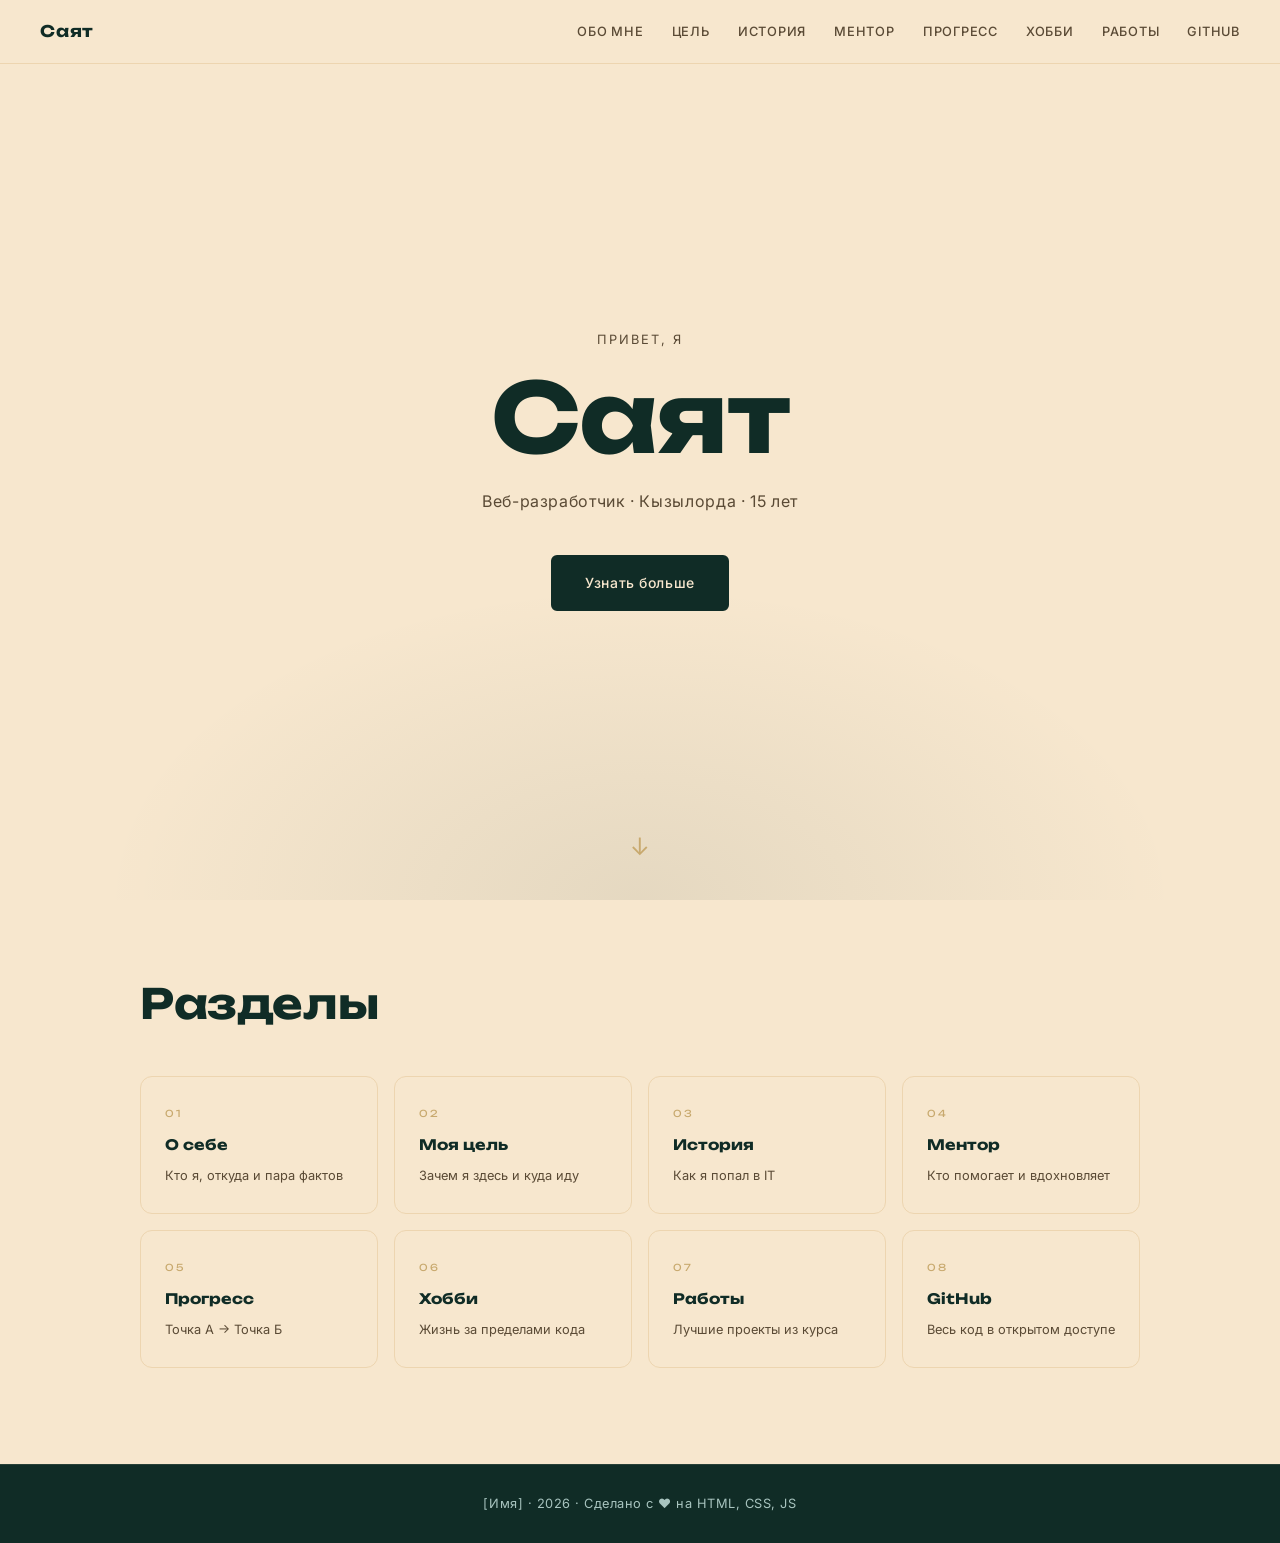
==== index.html @ 093d3baf "commit" ====
<!DOCTYPE html>
<html lang="ru">
<head>
  <meta charset="UTF-8" />
  <meta name="viewport" content="width=device-width, initial-scale=1.0" />
  <title>Портфолио — Саят</title>
  <link rel="stylesheet" href="style.css" />
  <link rel="preconnect" href="https://fonts.googleapis.com" />
  <link rel="preconnect" href="https://fonts.gstatic.com" crossorigin />
  <link href="https://fonts.googleapis.com/css2?family=Unbounded:wght@300;400;700&family=Inter:wght@300;400;500&display=swap" rel="stylesheet" />
</head>
<body>

  <header class="nav" id="nav">
    <a href="index.html" class="nav__logo">Саят</a>
    <button class="nav__burger" id="burger" aria-label="Меню">
      <span></span><span></span><span></span>
    </button>
    <nav class="nav__links" id="nav-links">
      <a href="about.html">Обо мне</a>
      <a href="goal.html">Цель</a>
      <a href="story.html">История</a>
      <a href="mentor.html">Ментор</a>
      <a href="progress.html">Прогресс</a>
      <a href="hobbies.html">Хобби</a>
      <a href="works.html">Работы</a>
      <a href="github.html">GitHub</a>
    </nav>
  </header>

  <section class="hero">
    <div class="hero__content">
      <p class="hero__eyebrow">Привет, я</p>
      <h1 class="hero__name">Саят</h1>
      <p class="hero__sub">Веб-разработчик · Кызылорда · 15 лет</p>
      <a href="about.html" class="btn">Узнать больше</a>
    </div>
    <div class="hero__scroll-hint">↓</div>
  </section>

  <!-- Быстрые ссылки на все разделы -->
  <section class="section home__sections">
    <div class="section__inner">
      <h2 class="section__title">Разделы</h2>
      <div class="home__grid">
        <a href="about.html" class="home__card">
          <span class="home__card-num">01</span>
          <h3>О себе</h3>
          <p>Кто я, откуда и пара фактов</p>
        </a>
        <a href="goal.html" class="home__card">
          <span class="home__card-num">02</span>
          <h3>Моя цель</h3>
          <p>Зачем я здесь и куда иду</p>
        </a>
        <a href="story.html" class="home__card">
          <span class="home__card-num">03</span>
          <h3>История</h3>
          <p>Как я попал в IT</p>
        </a>
        <a href="mentor.html" class="home__card">
          <span class="home__card-num">04</span>
          <h3>Ментор</h3>
          <p>Кто помогает и вдохновляет</p>
        </a>
        <a href="progress.html" class="home__card">
          <span class="home__card-num">05</span>
          <h3>Прогресс</h3>
          <p>Точка А → Точка Б</p>
        </a>
        <a href="hobbies.html" class="home__card">
          <span class="home__card-num">06</span>
          <h3>Хобби</h3>
          <p>Жизнь за пределами кода</p>
        </a>
        <a href="works.html" class="home__card">
          <span class="home__card-num">07</span>
          <h3>Работы</h3>
          <p>Лучшие проекты из курса</p>
        </a>
        <a href="github.html" class="home__card">
          <span class="home__card-num">08</span>
          <h3>GitHub</h3>
          <p>Весь код в открытом доступе</p>
        </a>
      </div>
    </div>
  </section>

  <footer class="footer">
    <p>[Имя] · 2026 · Сделано с ❤️ на HTML, CSS, JS</p>
  </footer>

  <script src="script.js"></script>
</body>
</html>
---- style.css ----
:root {
  --cream: #F7E7CE;
  --cream-dark: #EDD5B0;
  --green: #102C26;
  --green-mid: #1A4A40;
  --accent: #C8A96E;
  --text-on-cream: #102C26;
  --text-on-green: #F7E7CE;
  --muted-on-cream: #5A4A35;
  --muted-on-green: #A8C4BF;
  --font-display: 'Unbounded', sans-serif;
  --font-body: 'Inter', sans-serif;
  --radius: 12px;
  --radius-sm: 6px;
  --transition: 0.3s ease;
  --max-w: 1000px;
}

*, *::before, *::after { box-sizing: border-box; margin: 0; padding: 0; }
html { scroll-behavior: smooth; }
body {
  font-family: var(--font-body);
  background: var(--cream);
  color: var(--text-on-cream);
  font-size: 16px;
  line-height: 1.7;
  overflow-x: hidden;
}
img { max-width: 100%; display: block; }
a { color: inherit; text-decoration: none; }
ul { list-style: none; }

.nav {
  position: fixed;
  inset: 0 0 auto;
  z-index: 100;
  display: flex;
  align-items: center;
  justify-content: space-between;
  padding: 18px 40px;
  background: var(--cream);
  border-bottom: 1px solid var(--cream-dark);
  transition: box-shadow var(--transition);
}
.nav.scrolled { box-shadow: 0 2px 20px rgba(16,44,38,.1); }
.nav__logo {
  font-family: var(--font-display);
  font-size: 1rem;
  font-weight: 700;
  color: var(--green);
  letter-spacing: 0.05em;
}
.nav__links { display: flex; gap: 28px; }
.nav__links a {
  font-size: 0.8rem;
  font-weight: 500;
  letter-spacing: 0.06em;
  text-transform: uppercase;
  color: var(--muted-on-cream);
  transition: color var(--transition);
}
.nav__links a:hover,
.nav__active { color: var(--green); }
.nav__active { font-weight: 600; }
.nav__burger {
  display: none;
  flex-direction: column;
  gap: 5px;
  background: none;
  border: none;
  cursor: pointer;
  padding: 4px;
}
.nav__burger span {
  display: block;
  width: 24px;
  height: 2px;
  background: var(--green);
  transition: var(--transition);
}
.nav__burger.open span:nth-child(1) { transform: translateY(7px) rotate(45deg); }
.nav__burger.open span:nth-child(2) { opacity: 0; }
.nav__burger.open span:nth-child(3) { transform: translateY(-7px) rotate(-45deg); }

.btn {
  display: inline-flex;
  align-items: center;
  gap: 10px;
  padding: 14px 32px;
  background: var(--green);
  color: var(--cream);
  font-family: var(--font-body);
  font-size: 0.875rem;
  font-weight: 500;
  letter-spacing: 0.04em;
  border-radius: var(--radius-sm);
  border: 2px solid var(--green);
  transition: background var(--transition), transform var(--transition);
}
.btn:hover { background: var(--green-mid); transform: translateY(-2px); }
.btn--outline {
  background: transparent;
  color: var(--cream);
  border-color: var(--cream);
}
.btn--outline:hover { background: rgba(247,231,206,.15); }

.hero {
  min-height: 100vh;
  display: flex;
  flex-direction: column;
  align-items: center;
  justify-content: center;
  text-align: center;
  padding: 100px 24px 60px;
  position: relative;
  background:
    radial-gradient(ellipse 60% 50% at 50% 100%, rgba(16,44,38,.08) 0%, transparent 70%),
    var(--cream);
}
.hero__eyebrow {
  font-size: 0.8rem;
  letter-spacing: 0.15em;
  text-transform: uppercase;
  color: var(--muted-on-cream);
  margin-bottom: 16px;
}
.hero__name {
  font-family: var(--font-display);
  font-size: clamp(2.8rem, 8vw, 6rem);
  font-weight: 700;
  color: var(--green);
  line-height: 1.05;
  margin-bottom: 20px;
  letter-spacing: -0.02em;
}
.hero__sub {
  font-size: 1rem;
  color: var(--muted-on-cream);
  margin-bottom: 40px;
  letter-spacing: 0.04em;
}
.hero__scroll-hint {
  position: absolute;
  bottom: 32px;
  font-size: 1.5rem;
  color: var(--accent);
  animation: bounce 2s infinite;
}
@keyframes bounce {
  0%, 100% { transform: translateY(0); }
  50% { transform: translateY(8px); }
}

.section { padding: 96px 24px; background: var(--cream); }
.section--dark { background: var(--green); color: var(--text-on-green); }
.section--last { padding-bottom: 120px; }
.section__inner { max-width: var(--max-w); margin: 0 auto; }
.section__tag {
  font-family: var(--font-display);
  font-size: 0.65rem;
  letter-spacing: 0.2em;
  color: var(--accent);
  display: block;
  margin-bottom: 12px;
}
.section__title {
  font-family: var(--font-display);
  font-size: clamp(1.6rem, 4vw, 2.6rem);
  font-weight: 700;
  margin-bottom: 48px;
  letter-spacing: -0.01em;
  line-height: 1.15;
}
.section--dark .section__title { color: var(--cream); }

.about__grid {
  display: grid;
  grid-template-columns: 1fr 280px;
  gap: 48px;
  align-items: start;
}
.about__text p { margin-bottom: 16px; color: var(--muted-on-cream); }
.about__text strong { color: var(--green); font-weight: 600; }
.fact-list { margin-top: 8px; }
.fact-list li {
  padding: 8px 0;
  border-bottom: 1px solid var(--cream-dark);
  color: var(--muted-on-cream);
  font-size: 0.95rem;
}
.fact-list li::before { content: '— '; color: var(--accent); }
.about__card {
  background: var(--green);
  border-radius: var(--radius);
  padding: 32px 24px;
  text-align: center;
  color: var(--text-on-green);
}
.about__avatar,
.mentor__avatar {
  border-radius: 50%;
  background: var(--green-mid);
  border: 3px solid var(--accent);
  display: flex;
  align-items: center;
  justify-content: center;
  font-family: var(--font-display);
  font-weight: 700;
  color: var(--cream);
}
.about__avatar {
  width: 90px;
  height: 90px;
  font-size: 2rem;
  margin: 0 auto 20px;
}
.about__caption {
  font-size: 0.875rem;
  color: var(--muted-on-green);
  font-style: italic;
  line-height: 1.6;
}

.goal__quote {
  font-family: var(--font-display);
  font-size: clamp(1.1rem, 2.5vw, 1.5rem);
  font-weight: 300;
  color: var(--cream);
  border-left: 3px solid var(--accent);
  padding-left: 24px;
  margin-bottom: 32px;
  line-height: 1.5;
}
.goal__content p { color: var(--muted-on-green); }

.story__timeline { display: flex; flex-direction: column; }
.timeline__item {
  display: grid;
  grid-template-columns: 20px 1fr;
  gap: 24px;
  position: relative;
  padding-bottom: 40px;
}
.timeline__item:last-child { padding-bottom: 0; }
.timeline__item::before {
  content: '';
  position: absolute;
  left: 9px;
  top: 20px;
  bottom: 0;
  width: 2px;
  background: var(--cream-dark);
}
.timeline__item:last-child::before { display: none; }
.timeline__dot {
  width: 20px;
  height: 20px;
  border-radius: 50%;
  background: var(--cream);
  border: 3px solid var(--accent);
  position: relative;
  z-index: 1;
  margin-top: 2px;
}
.timeline__date {
  font-family: var(--font-display);
  font-size: 0.7rem;
  letter-spacing: 0.12em;
  color: var(--accent);
  display: block;
  margin-bottom: 8px;
}
.timeline__body p { color: var(--muted-on-cream); }

.mentor__card {
  display: grid;
  grid-template-columns: 100px 1fr;
  gap: 40px;
  align-items: start;
  background: rgba(247,231,206,.08);
  border: 1px solid rgba(247,231,206,.15);
  border-radius: var(--radius);
  padding: 40px;
}
.mentor__avatar {
  width: 80px;
  height: 80px;
  font-size: 1.8rem;
  flex-shrink: 0;
}
.mentor__name {
  font-family: var(--font-display);
  font-size: 1.2rem;
  font-weight: 700;
  color: var(--cream);
  margin-bottom: 4px;
}
.mentor__role {
  font-size: 0.8rem;
  color: var(--accent);
  letter-spacing: 0.08em;
  text-transform: uppercase;
  margin-bottom: 16px;
}
.mentor__info p { color: var(--muted-on-green); margin-bottom: 12px; }
.mentor__info .mentor__lesson {
  margin-top: 20px;
  padding: 16px 20px;
  background: rgba(200,169,110,.12);
  border-left: 3px solid var(--accent);
  border-radius: var(--radius-sm);
  font-size: 0.9rem;
  color: var(--cream);
}

.progress__grid {
  display: grid;
  grid-template-columns: 1fr auto 1fr;
  gap: 24px;
  align-items: center;
  margin-bottom: 56px;
}
.progress__card { border-radius: var(--radius); padding: 32px; }
.progress__card--a {
  background: var(--cream-dark);
  border: 1px solid rgba(16,44,38,.1);
}
.progress__card--b { background: var(--green); color: var(--cream); }
.progress__label {
  font-family: var(--font-display);
  font-size: 0.65rem;
  letter-spacing: 0.2em;
  text-transform: uppercase;
  color: var(--accent);
  display: block;
  margin-bottom: 10px;
}
.progress__card h3 {
  font-family: var(--font-display);
  font-size: 1.1rem;
  margin-bottom: 16px;
}
.progress__card--a h3 { color: var(--green); }
.progress__card ul li {
  padding: 6px 0;
  font-size: 0.9rem;
  border-bottom: 1px solid rgba(0,0,0,.07);
}
.progress__card--a ul li { color: var(--muted-on-cream); }
.progress__card--b ul li {
  border-color: rgba(247,231,206,.15);
  color: var(--muted-on-green);
}
.progress__card--a ul li::before { content: '✕ '; color: #b88; font-size: 0.8rem; }
.progress__card--b ul li::before { content: '✓ '; color: var(--accent); font-size: 0.8rem; }
.progress__arrow {
  font-size: 2rem;
  color: var(--accent);
  font-family: var(--font-display);
  text-align: center;
}
.skills__bar-list { display: flex; flex-direction: column; gap: 20px; }
.skills__bar {
  display: grid;
  grid-template-columns: 100px 1fr 48px;
  align-items: center;
  gap: 16px;
}
.skills__bar-label,
.skills__bar-pct { font-size: 0.85rem; color: var(--muted-on-cream); }
.skills__bar-pct { font-size: 0.75rem; text-align: right; }
.skills__bar-track {
  height: 6px;
  background: var(--cream-dark);
  border-radius: 99px;
  overflow: hidden;
}
.skills__bar-fill {
  height: 100%;
  background: var(--green);
  border-radius: 99px;
  width: 0;
  transition: width 1s cubic-bezier(.4,0,.2,1);
}

.hobbies__grid {
  display: grid;
  grid-template-columns: repeat(4, 1fr);
  gap: 20px;
}
.hobby__card {
  background: rgba(247,231,206,.07);
  border: 1px solid rgba(247,231,206,.12);
  border-radius: var(--radius);
  padding: 28px 20px;
  text-align: center;
  transition: background var(--transition), transform var(--transition);
}
.hobby__card:hover { background: rgba(247,231,206,.14); transform: translateY(-4px); }
.hobby__icon { font-size: 2rem; margin-bottom: 12px; }
.hobby__card h4 {
  font-family: var(--font-display);
  font-size: 0.85rem;
  font-weight: 700;
  color: var(--cream);
  margin-bottom: 8px;
}
.hobby__card p { font-size: 0.8rem; color: var(--muted-on-green); line-height: 1.5; }

.works__grid {
  display: grid;
  grid-template-columns: repeat(auto-fill, minmax(280px, 1fr));
  gap: 24px;
}
.work__card {
  border: 1px solid var(--cream-dark);
  border-radius: var(--radius);
  overflow: hidden;
  background: var(--cream);
  transition: transform var(--transition), box-shadow var(--transition);
}
.work__card:hover { transform: translateY(-6px); box-shadow: 0 16px 40px rgba(16,44,38,.1); }
.work__thumb {
  height: 180px;
  background: var(--green);
  display: flex;
  align-items: center;
  justify-content: center;
  color: var(--muted-on-green);
  font-size: 0.8rem;
  letter-spacing: 0.06em;
  font-family: var(--font-display);
}
.work__info { padding: 24px; }
.work__info h3 {
  font-family: var(--font-display);
  font-size: 0.95rem;
  font-weight: 700;
  color: var(--green);
  margin-bottom: 10px;
}
.work__info p { font-size: 0.875rem; color: var(--muted-on-cream); margin-bottom: 16px; }
.work__link {
  font-size: 0.8rem;
  font-weight: 600;
  color: var(--green);
  letter-spacing: 0.04em;
  text-decoration: underline;
  text-underline-offset: 3px;
  transition: color var(--transition);
}
.work__link:hover { color: var(--accent); }

.github__desc { color: var(--muted-on-green); margin-bottom: 32px; max-width: 480px; }

.footer {
  padding: 28px 24px;
  background: var(--green);
  text-align: center;
  border-top: 1px solid rgba(247,231,206,.1);
}
.footer p { font-size: 0.8rem; color: var(--muted-on-green); letter-spacing: 0.04em; }

.page-hero { padding-top: 120px; }
.page-nav-bottom {
  display: flex;
  justify-content: space-between;
  align-items: center;
  padding: 24px 40px;
  background: var(--cream);
  border-top: 1px solid var(--cream-dark);
}
.page-nav-bottom--dark {
  background: var(--green);
  border-top-color: rgba(247,231,206,.1);
}
.page-nav-btn {
  font-size: 0.8rem;
  font-weight: 600;
  letter-spacing: 0.06em;
  text-transform: uppercase;
  color: var(--green);
  padding: 10px 0;
  transition: opacity var(--transition);
}
.page-nav-bottom--dark .page-nav-btn { color: var(--cream); }
.page-nav-btn:hover { opacity: 0.6; }

.home__sections { padding-top: 80px; }
.home__grid {
  display: grid;
  grid-template-columns: repeat(4, 1fr);
  gap: 16px;
}
.home__card {
  display: block;
  background: var(--cream);
  border: 1px solid var(--cream-dark);
  border-radius: var(--radius);
  padding: 28px 24px;
  transition: background var(--transition), transform var(--transition), box-shadow var(--transition);
}
.home__card:hover {
  background: var(--green);
  color: var(--cream);
  transform: translateY(-4px);
  box-shadow: 0 12px 32px rgba(16,44,38,.15);
}
.home__card-num {
  display: block;
  font-family: var(--font-display);
  font-size: 0.6rem;
  letter-spacing: 0.2em;
  color: var(--accent);
  margin-bottom: 12px;
}
.home__card h3 {
  font-family: var(--font-display);
  font-size: 0.9rem;
  font-weight: 700;
  margin-bottom: 8px;
  color: var(--green);
  transition: color var(--transition);
}
.home__card p {
  font-size: 0.8rem;
  color: var(--muted-on-cream);
  line-height: 1.5;
  transition: color var(--transition);
}
.home__card:hover h3 { color: var(--cream); }
.home__card:hover p { color: var(--muted-on-green); }

.reveal {
  opacity: 0;
  transform: translateY(28px);
  transition: opacity 0.6s ease, transform 0.6s ease;
}
.reveal.visible { opacity: 1; transform: none; }

@media (max-width: 768px) {
  .nav { padding: 16px 20px; }
  .nav__links {
    display: none;
    position: fixed;
    inset: 0;
    background: var(--cream);
    flex-direction: column;
    align-items: center;
    justify-content: center;
    gap: 32px;
    z-index: 99;
  }
  .nav__links.open { display: flex; }
  .nav__links a { font-size: 1.1rem; }
  .nav__burger { display: flex; z-index: 101; }

  .section { padding: 64px 20px; }
  .section__title { margin-bottom: 32px; }
  .page-hero { padding-top: 100px; }
  .page-nav-bottom { padding: 20px; }

  .about__grid { grid-template-columns: 1fr; }
  .about__card { display: none; }
  .progress__grid { grid-template-columns: 1fr; }
  .progress__arrow { transform: rotate(90deg); font-size: 1.5rem; }
  .hobbies__grid { grid-template-columns: repeat(2, 1fr); }
  .works__grid { grid-template-columns: 1fr; }
  .mentor__card { grid-template-columns: 1fr; text-align: center; padding: 28px 20px; }
  .mentor__avatar { margin: 0 auto; }
  .skills__bar { grid-template-columns: 80px 1fr 40px; }
  .home__grid { grid-template-columns: repeat(2, 1fr); }
}

@media (prefers-reduced-motion: reduce) {
  *, *::before, *::after { animation: none !important; transition: none !important; }
}
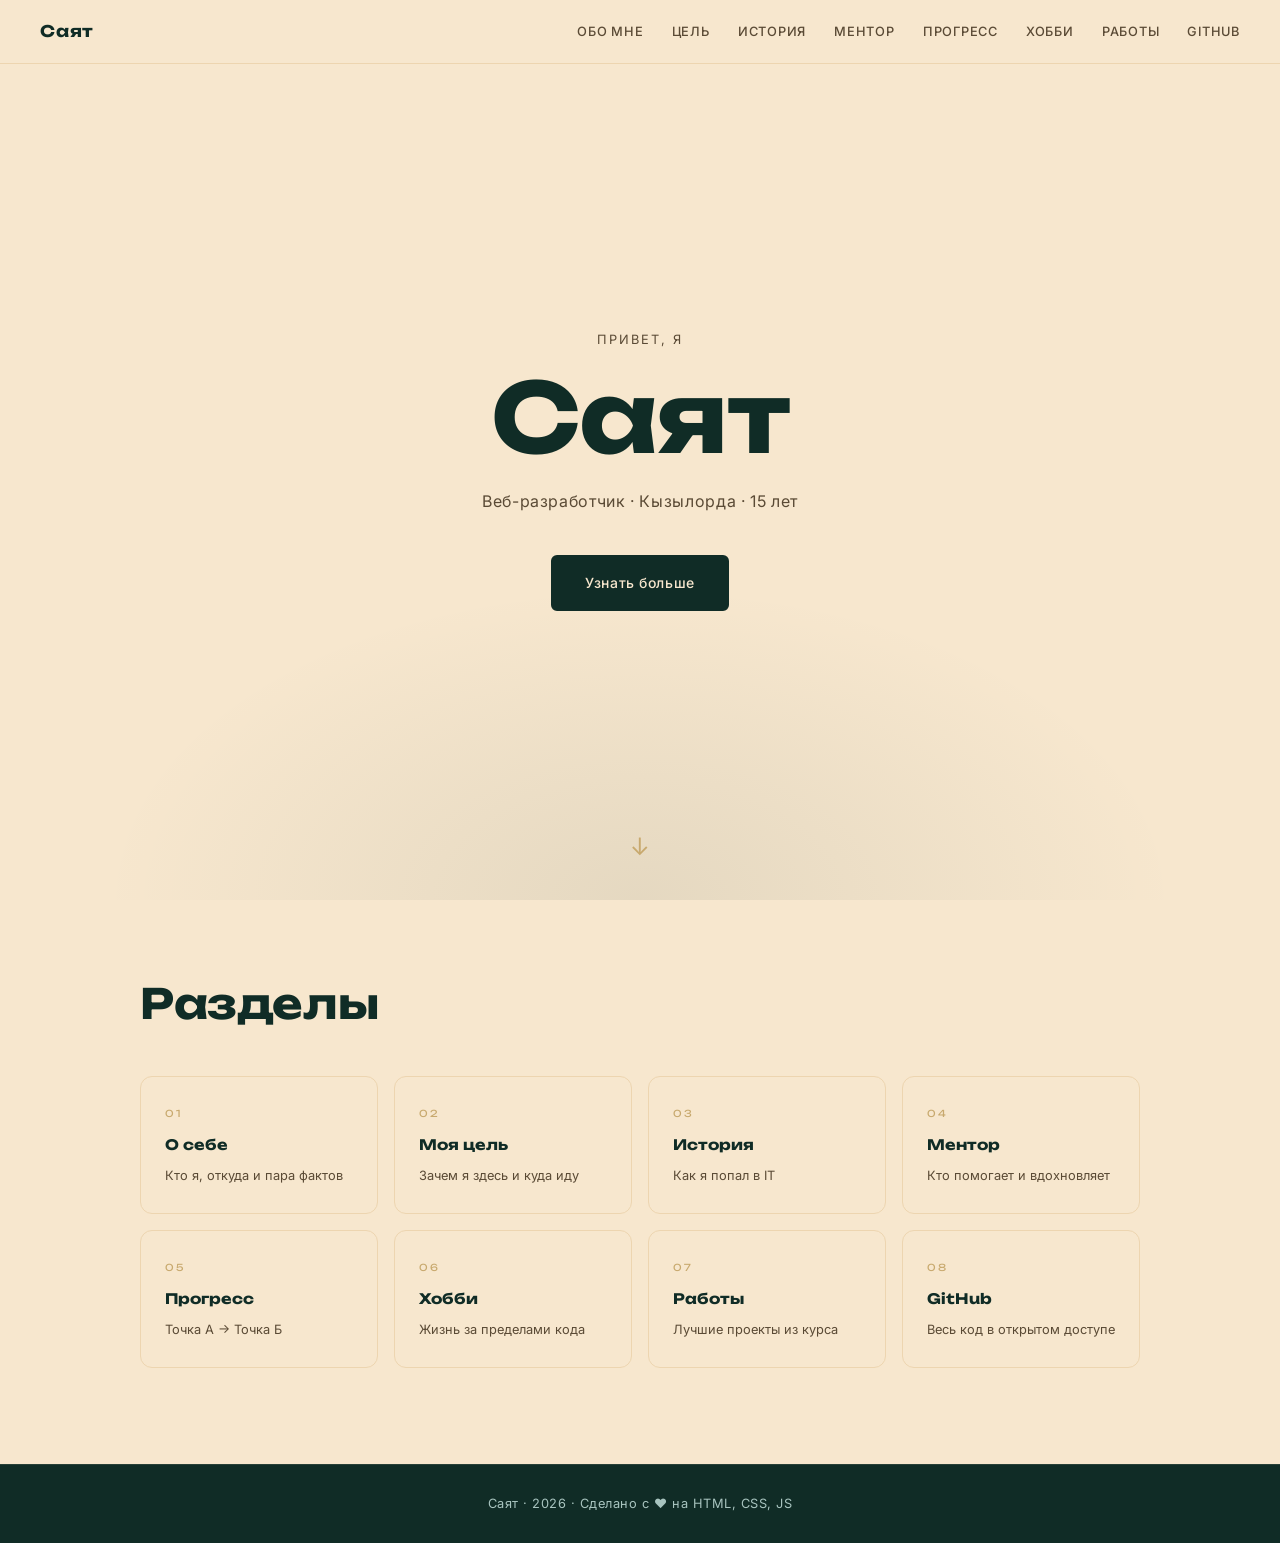
==== commit 49eda196: "Update footer name from '[Имя]' to 'Саят'" ====
--- a/index.html
+++ b/index.html
@@ -88,7 +88,7 @@
   </section>
 
   <footer class="footer">
-    <p>[Имя] · 2026 · Сделано с ❤️ на HTML, CSS, JS</p>
+    <p>Саят · 2026 · Сделано с ❤️ на HTML, CSS, JS</p>
   </footer>
 
   <script src="script.js"></script>
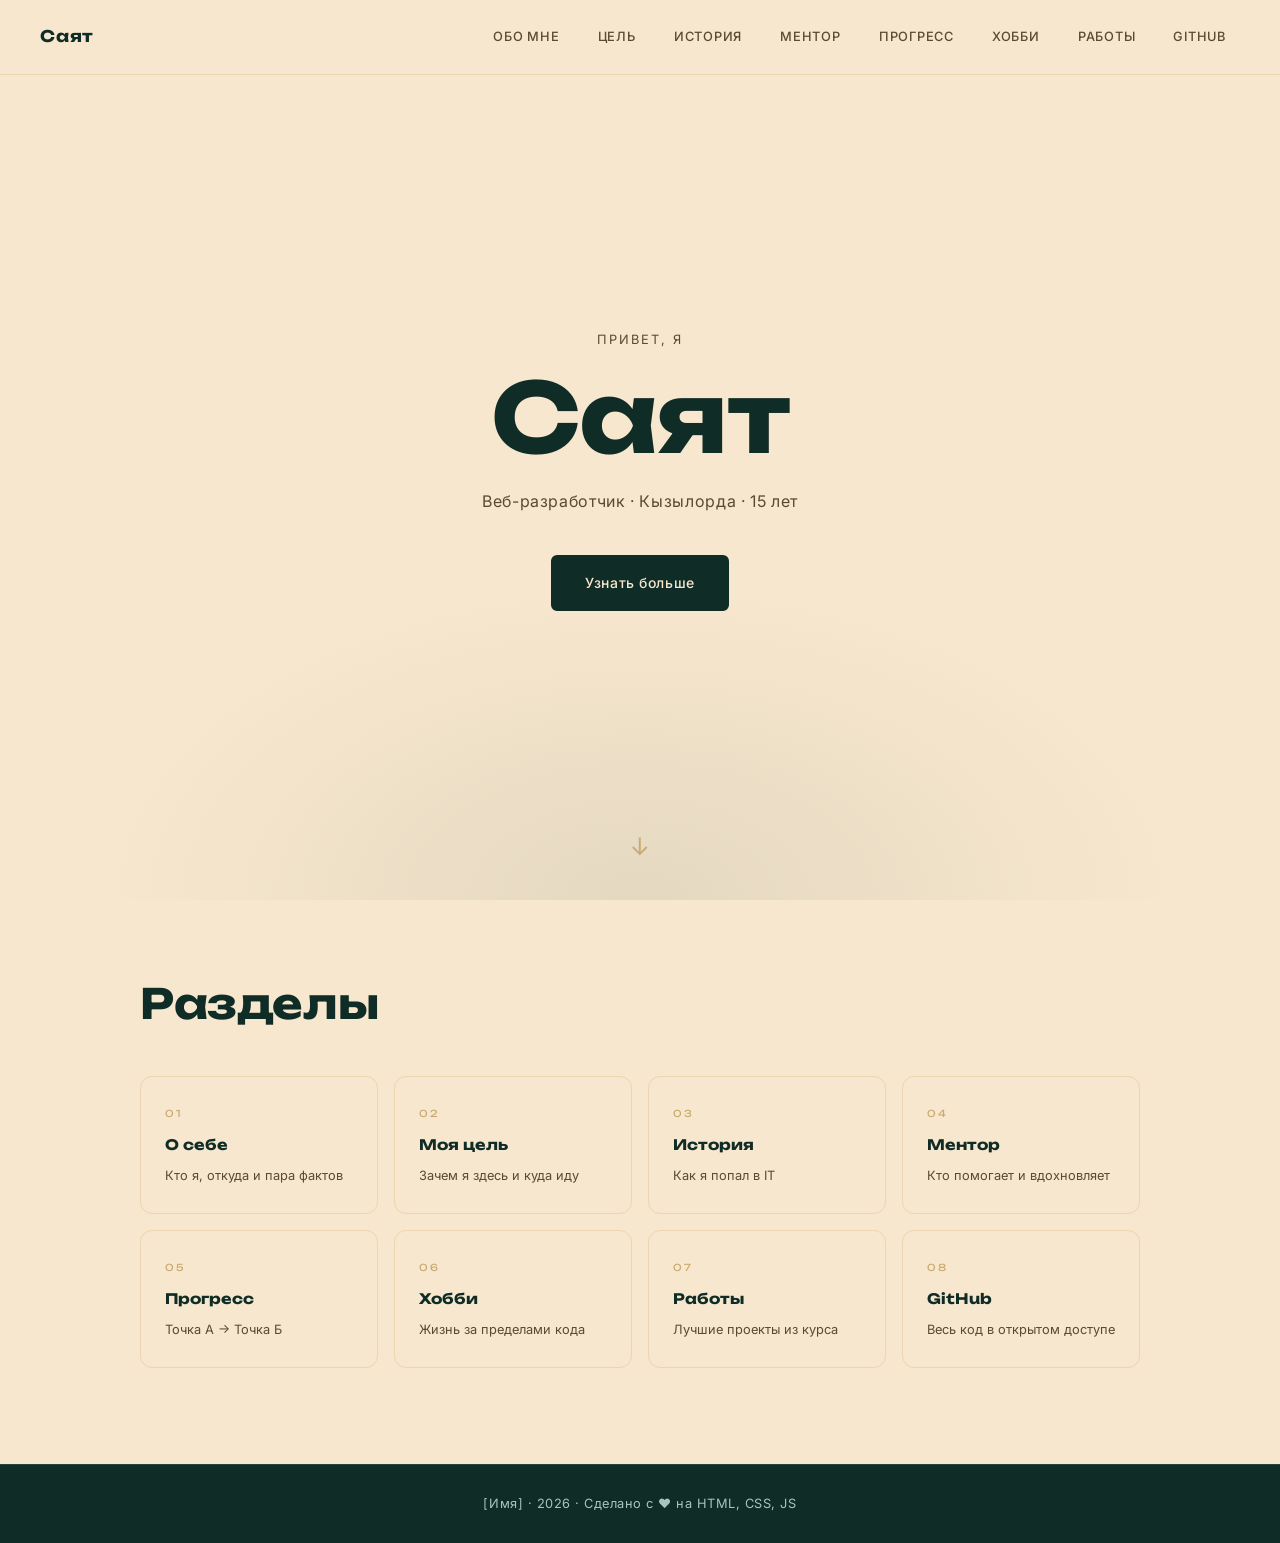
==== commit e9a8d6bb: "Add files via upload" ====
--- a/index.html
+++ b/index.html
@@ -88,7 +88,7 @@
   </section>
 
   <footer class="footer">
-    <p>Саят · 2026 · Сделано с ❤️ на HTML, CSS, JS</p>
+    <p>[Имя] · 2026 · Сделано с ❤️ на HTML, CSS, JS</p>
   </footer>
 
   <script src="script.js"></script>
--- a/style.css
+++ b/style.css
@@ -50,18 +50,29 @@
   color: var(--green);
   letter-spacing: 0.05em;
 }
-.nav__links { display: flex; gap: 28px; }
+.nav__links { display: flex; gap: 10px; }
 .nav__links a {
   font-size: 0.8rem;
   font-weight: 500;
   letter-spacing: 0.06em;
   text-transform: uppercase;
   color: var(--muted-on-cream);
-  transition: color var(--transition);
-}
-.nav__links a:hover,
-.nav__active { color: var(--green); }
-.nav__active { font-weight: 600; }
+  padding: 8px 14px;
+  border-radius: var(--radius-sm);
+  transition: color var(--transition), background-color var(--transition), margin var(--transition), box-shadow var(--transition);
+}
+.nav__links a:hover {
+  color: var(--cream);
+  background-color: var(--green);
+  margin: 0 6px;
+  box-shadow: 0 4px 14px rgba(16,44,38,.2);
+}
+.nav__links a.nav__active:hover {
+  color: var(--green);
+  background-color: transparent;
+}
+.nav__links a.nav__active { color: var(--green); }
+.nav__links a.nav__active { font-weight: 600; }
 .nav__burger {
   display: none;
   flex-direction: column;
@@ -282,6 +293,10 @@
   border: 1px solid rgba(247,231,206,.15);
   border-radius: var(--radius);
   padding: 40px;
+  margin-bottom: 40px;
+}
+.mentor__card:last-child{
+  margin-bottom: 0;
 }
 .mentor__avatar {
   width: 80px;
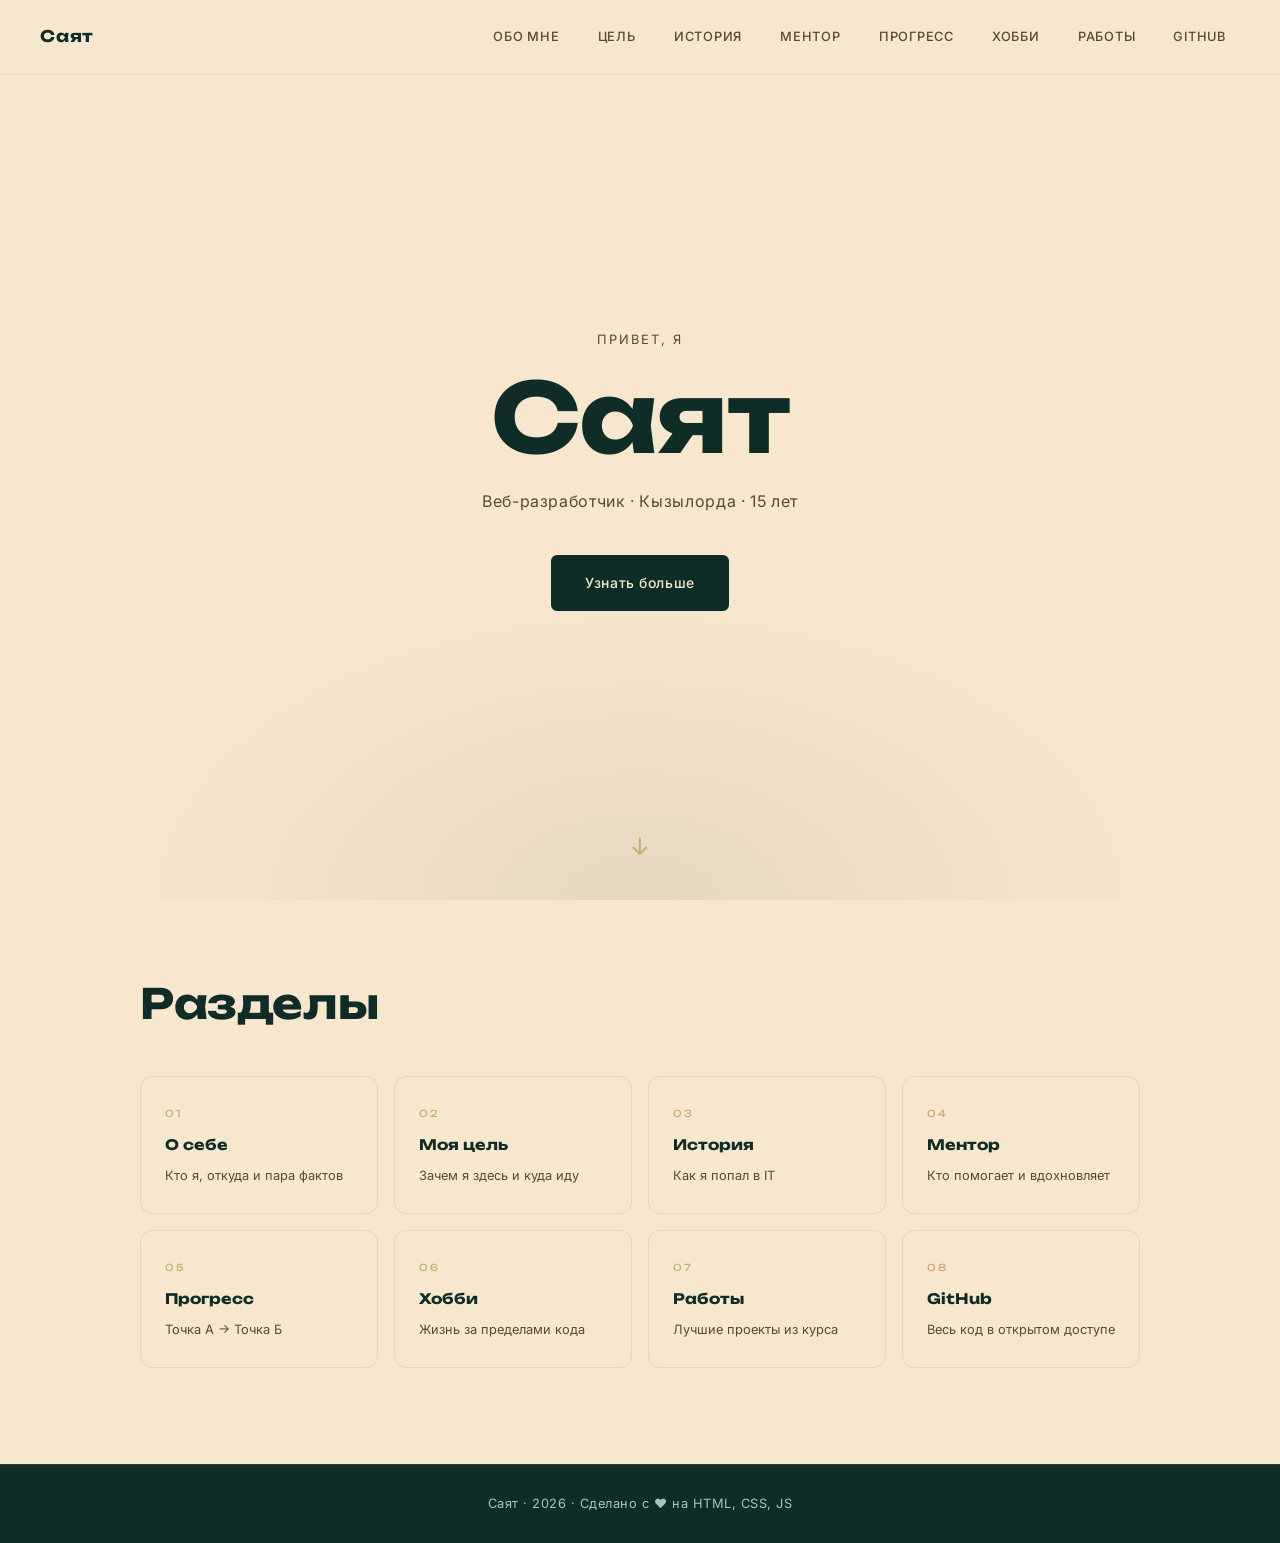
==== commit e6333ac6: "Update footer name from '[Имя]' to 'Саят'" ====
--- a/index.html
+++ b/index.html
@@ -88,7 +88,7 @@
   </section>
 
   <footer class="footer">
-    <p>[Имя] · 2026 · Сделано с ❤️ на HTML, CSS, JS</p>
+    <p>Саят · 2026 · Сделано с ❤️ на HTML, CSS, JS</p>
   </footer>
 
   <script src="script.js"></script>
